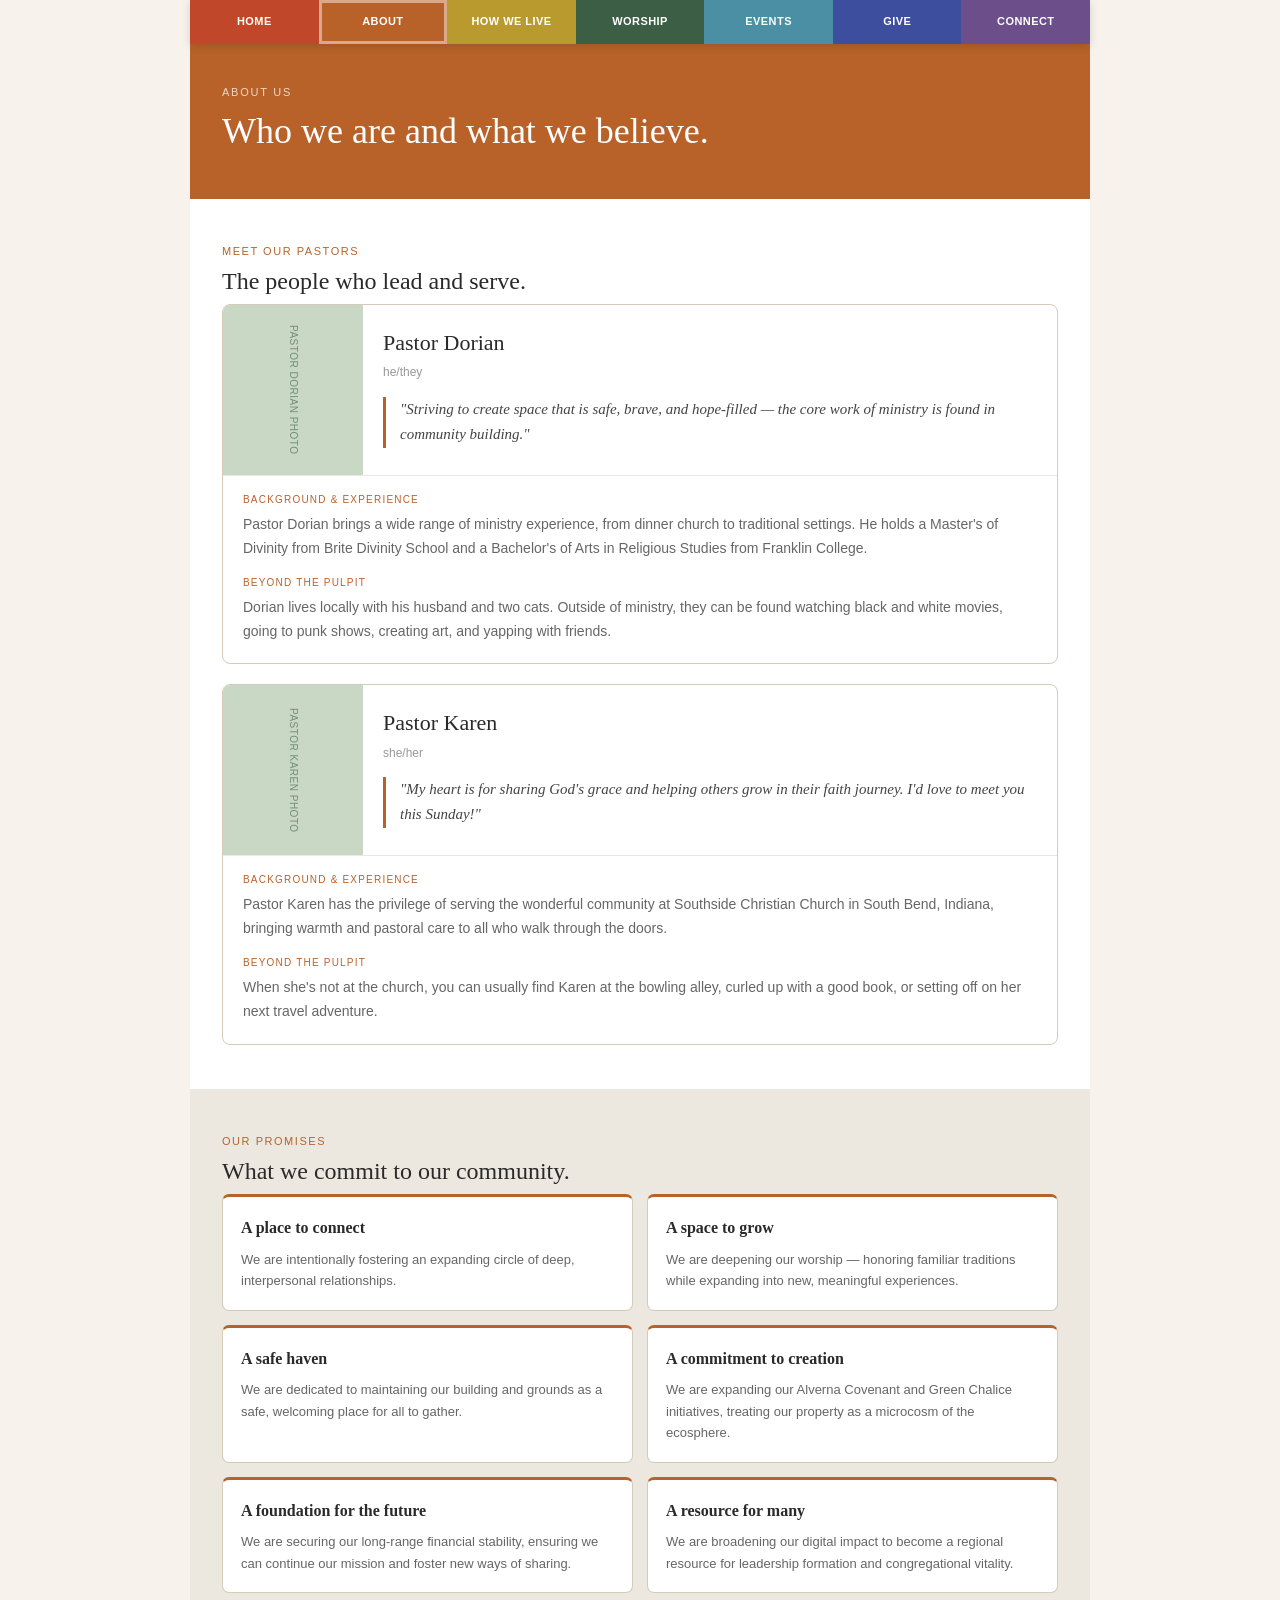
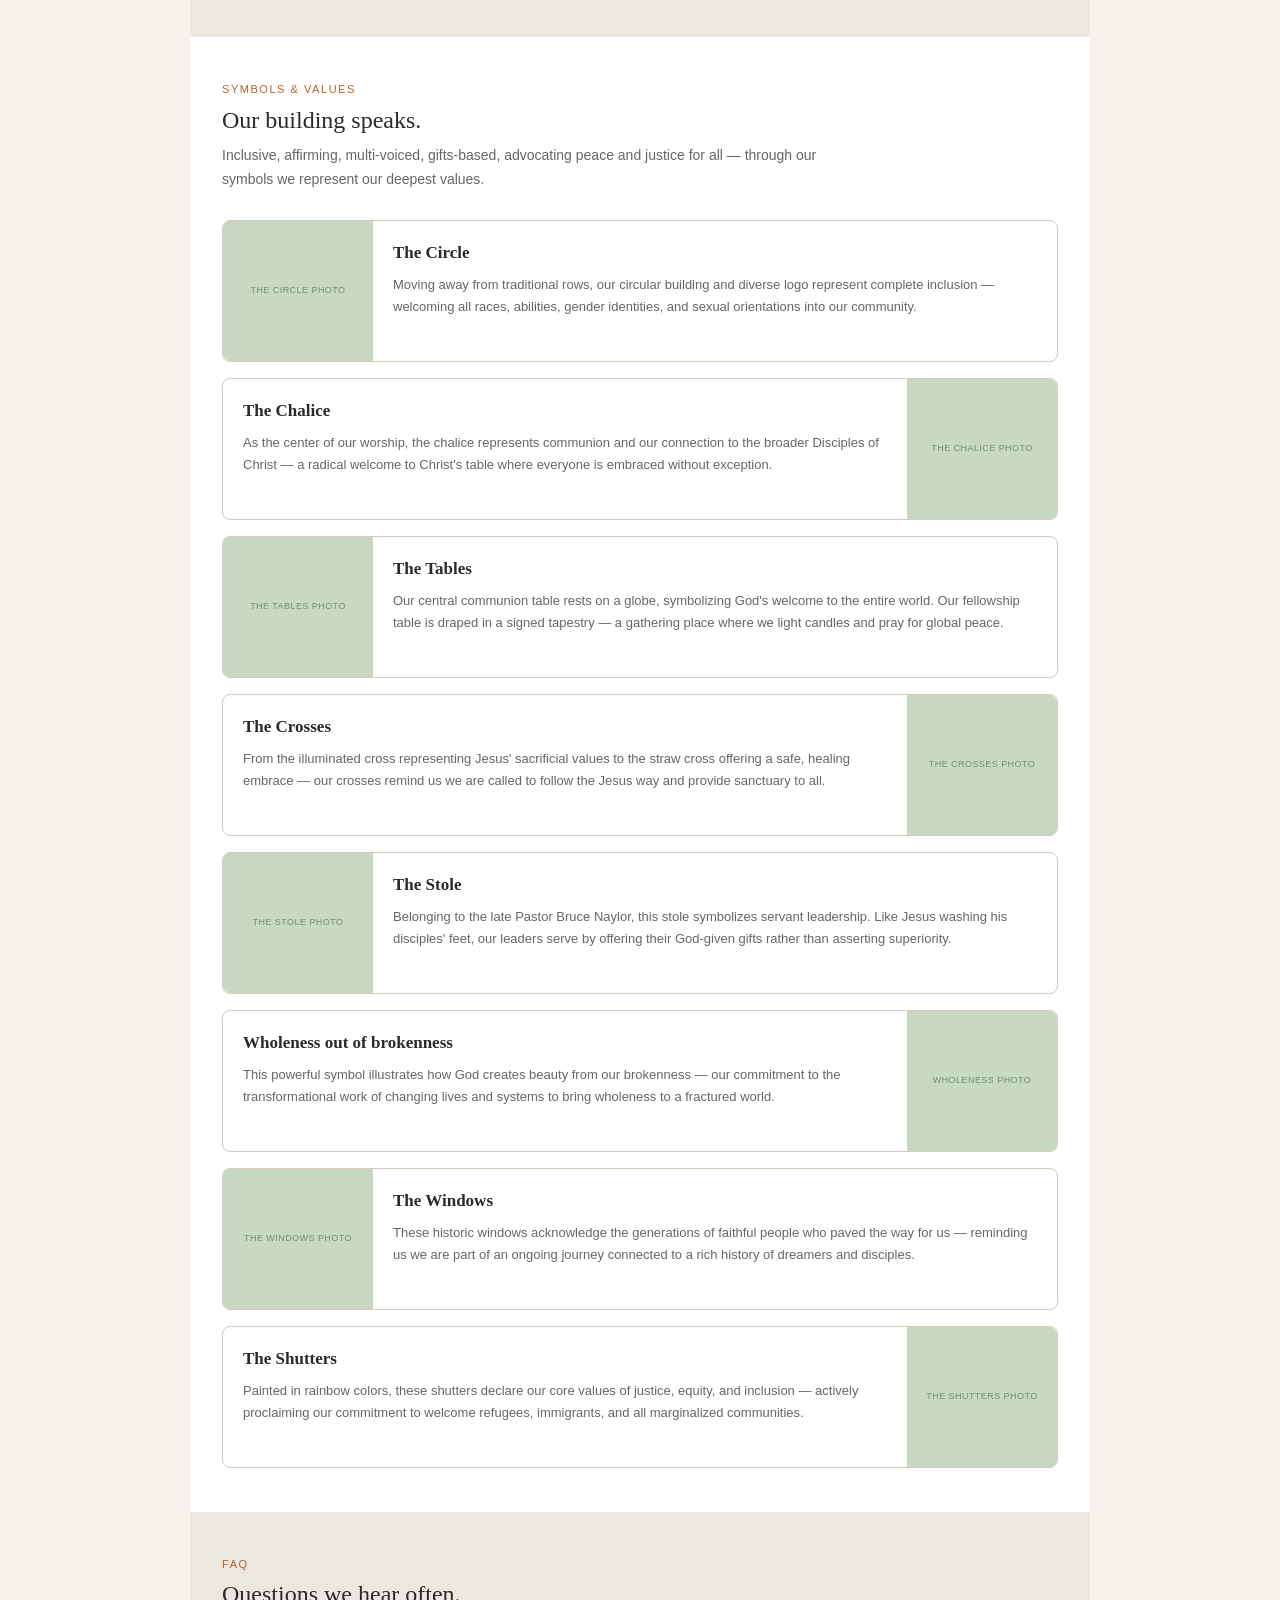
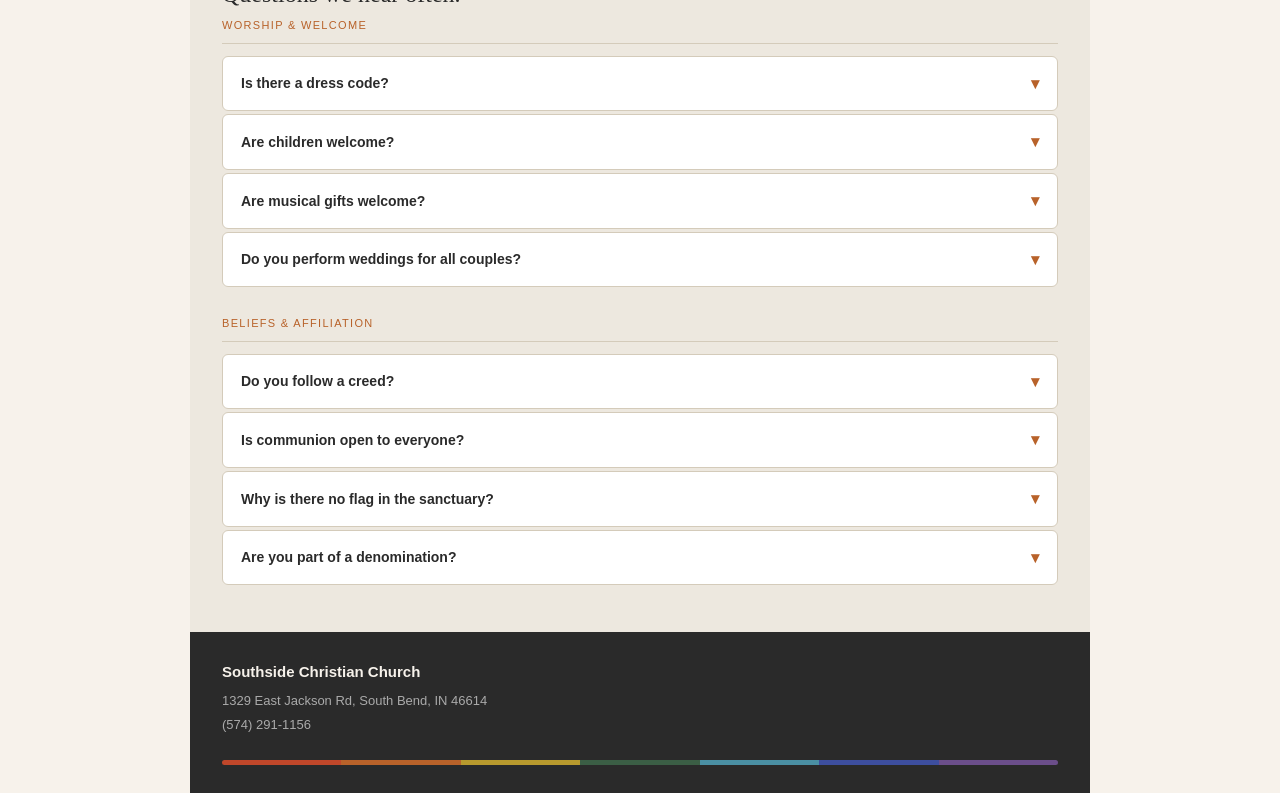
==== about.html @ da912253 "Add files via upload" ====
<!DOCTYPE html>
<html lang="en">
<head>
  <meta charset="UTF-8">
  <meta name="viewport" content="width=device-width, initial-scale=1.0">
  <title>About Us — Southside Christian Church</title>
  <meta name="description" content="Meet our pastors, learn our promises to the community, explore our symbols and values, and find answers to common questions about Southside Christian Church.">
  <link rel="stylesheet" href="css/style.css">
  <style>

    /* ── PASTORS ── */
    .pastor-card {
      background: #fff;
      border-radius: 8px;
      border: 1px solid var(--border);
      overflow: hidden;
      margin-bottom: 20px;
    }
    .pastor-card:last-child { margin-bottom: 0; }

    .pastor-top {
      display: flex;
    }
    .pastor-photo {
      width: 140px;
      min-height: 170px;
      background: #C8D8C4;
      flex-shrink: 0;
      display: flex;
      align-items: center;
      justify-content: center;
      overflow: hidden;
    }
    .pastor-photo img {
      width: 100%;
      height: 100%;
      object-fit: cover;
    }
    .pastor-photo__placeholder {
      font-family: var(--sans);
      font-size: 10px;
      color: var(--sage);
      text-transform: uppercase;
      letter-spacing: 0.05em;
      opacity: 0.6;
      writing-mode: vertical-rl;
      text-align: center;
    }
    .pastor-header {
      padding: 20px 20px 16px;
      flex: 1;
    }
    .pastor-name {
      font-size: 22px;
      font-weight: normal;
      color: var(--text);
      margin-bottom: 3px;
    }
    .pastor-pronouns {
      font-family: var(--sans);
      font-size: 12px;
      color: var(--subtle);
      margin-bottom: 14px;
    }
    .pastor-mission {
      font-size: 15px;
      color: #444;
      line-height: 1.7;
      font-style: italic;
      border-left: 3px solid var(--terracotta);
      padding-left: 14px;
    }
    .pastor-body {
      padding: 0 20px 20px;
      border-top: 1px solid var(--sand);
      margin-top: 0;
      padding-top: 16px;
    }
    .pastor-section-label {
      font-family: var(--sans);
      font-size: 10px;
      text-transform: uppercase;
      letter-spacing: 0.12em;
      color: var(--terracotta);
      margin-bottom: 5px;
      margin-top: 14px;
    }
    .pastor-section-label:first-child { margin-top: 0; }
    .pastor-text {
      font-family: var(--sans);
      font-size: 14px;
      color: var(--muted);
      line-height: 1.7;
    }

    /* ── PROMISES ── */
    .promise-card {
      background: #fff;
      border-radius: 7px;
      border: 1px solid var(--border);
      border-top: 3px solid var(--terracotta);
      padding: 18px;
    }
    .promise-title {
      font-size: 16px;
      color: var(--text);
      margin-bottom: 8px;
    }
    .promise-body {
      font-family: var(--sans);
      font-size: 13px;
      color: var(--muted);
      line-height: 1.65;
    }

    /* ── SYMBOLS ── */
    .symbol-row {
      display: flex;
      margin-bottom: 16px;
      background: #fff;
      border-radius: 8px;
      border: 1px solid var(--border);
      overflow: hidden;
    }
    .symbol-row:last-child { margin-bottom: 0; }
    .symbol-row.flip { flex-direction: row-reverse; }

    .symbol-img {
      width: 150px;
      min-height: 140px;
      background: #C8D8C4;
      flex-shrink: 0;
      display: flex;
      align-items: center;
      justify-content: center;
      overflow: hidden;
    }
    .symbol-img img {
      width: 100%;
      height: 100%;
      object-fit: cover;
    }
    .symbol-img__placeholder {
      font-family: var(--sans);
      font-size: 9px;
      color: var(--sage);
      text-transform: uppercase;
      letter-spacing: 0.05em;
      opacity: 0.6;
      text-align: center;
      padding: 8px;
    }
    .symbol-content {
      padding: 18px 20px;
      flex: 1;
    }
    .symbol-name {
      font-size: 17px;
      color: var(--text);
      margin-bottom: 8px;
    }
    .symbol-desc {
      font-family: var(--sans);
      font-size: 13px;
      color: var(--muted);
      line-height: 1.7;
    }

    /* ── FAQ ── */
    .faq-group {
      margin-bottom: 28px;
    }
    .faq-group:last-child { margin-bottom: 0; }

    .faq-group-title {
      font-family: var(--sans);
      font-size: 11px;
      text-transform: uppercase;
      letter-spacing: 0.12em;
      color: var(--terracotta);
      margin-bottom: 12px;
      padding-bottom: 8px;
      border-bottom: 1px solid var(--border);
    }
    .faq-item {
      margin-bottom: 3px;
      background: #fff;
      border-radius: 6px;
      border: 1px solid var(--border);
      overflow: hidden;
    }
    .faq-q {
      font-family: var(--sans);
      font-size: 14px;
      font-weight: bold;
      color: var(--text);
      padding: 14px 18px;
      cursor: pointer;
      display: flex;
      justify-content: space-between;
      align-items: center;
      user-select: none;
    }
    .faq-q:hover { background: var(--cream); }

    .faq-arrow {
      color: var(--terracotta);
      font-size: 16px;
      flex-shrink: 0;
      margin-left: 10px;
      transition: transform 0.2s ease;
    }
    .faq-arrow.open { transform: rotate(180deg); }

    .faq-a {
      font-family: var(--sans);
      font-size: 14px;
      color: var(--muted);
      line-height: 1.7;
      padding: 0 18px 16px;
      display: none;
    }
    .faq-a.open { display: block; }
    .faq-a a {
      color: var(--sage);
      text-decoration: underline;
    }

    /* ── RESPONSIVE ── */
    @media (max-width: 600px) {
      .pastor-top { flex-direction: column; }
      .pastor-photo { width: 100%; height: 180px; writing-mode: horizontal-tb; }
      .symbol-row, .symbol-row.flip { flex-direction: column; }
      .symbol-img { width: 100%; height: 160px; }
    }
  </style>
</head>
<body>

<div class="site">

  <!-- ── NAVIGATION ── -->
  <nav aria-label="Main navigation">
    <div class="nav-rainbow">
      <a href="index.html"       class="nav-item"        style="background:#C0472A;">Home</a>
      <a href="about.html"       class="nav-item active" style="background:#B8622A;">About</a>
      <a href="how-we-live.html" class="nav-item"        style="background:#B89A2E;">How we live</a>
      <a href="worship.html"     class="nav-item"        style="background:#3B5E45;">Worship</a>
      <a href="events.html"      class="nav-item"        style="background:#4A8FA3;">Events</a>
      <a href="give.html"        class="nav-item"        style="background:#3D4E9E;">Give</a>
      <a href="connect.html"     class="nav-item"        style="background:#6B4E8A;">Connect</a>
    </div>
  </nav>

  <!-- ── HERO ── -->
  <header class="page-hero" style="background:#B8622A;">
    <p class="page-hero-eyebrow">About us</p>
    <h1 class="page-hero-title">Who we are and what we believe.</h1>
  </header>

  <!-- ══════════════════════════════════════
       PASTORS
  ══════════════════════════════════════ -->
  <section class="section section--white" id="pastors">
    <p class="section-eyebrow" style="color:#B8622A;">Meet our pastors</p>
    <h2 class="section-title">The people who lead and serve.</h2>

    <!-- Pastor Dorian -->
    <div class="pastor-card">
      <div class="pastor-top">
        <div class="pastor-photo">
          <!-- <img src="images/pastor-dorian.jpg" alt="Pastor Dorian"> -->
          <span class="pastor-photo__placeholder">Pastor Dorian photo</span>
        </div>
        <div class="pastor-header">
          <h3 class="pastor-name">Pastor Dorian</h3>
          <p class="pastor-pronouns">he/they</p>
          <p class="pastor-mission">"Striving to create space that is safe, brave, and hope-filled — the core work of ministry is found in community building."</p>
        </div>
      </div>
      <div class="pastor-body">
        <p class="pastor-section-label">Background &amp; experience</p>
        <p class="pastor-text">Pastor Dorian brings a wide range of ministry experience, from dinner church to traditional settings. He holds a Master's of Divinity from Brite Divinity School and a Bachelor's of Arts in Religious Studies from Franklin College.</p>
        <p class="pastor-section-label">Beyond the pulpit</p>
        <p class="pastor-text">Dorian lives locally with his husband and two cats. Outside of ministry, they can be found watching black and white movies, going to punk shows, creating art, and yapping with friends.</p>
      </div>
    </div>

    <!-- Pastor Karen -->
    <div class="pastor-card">
      <div class="pastor-top">
        <div class="pastor-photo">
          <!-- <img src="images/pastor-karen.jpg" alt="Pastor Karen"> -->
          <span class="pastor-photo__placeholder">Pastor Karen photo</span>
        </div>
        <div class="pastor-header">
          <h3 class="pastor-name">Pastor Karen</h3>
          <p class="pastor-pronouns">she/her</p>
          <p class="pastor-mission">"My heart is for sharing God's grace and helping others grow in their faith journey. I'd love to meet you this Sunday!"</p>
        </div>
      </div>
      <div class="pastor-body">
        <p class="pastor-section-label">Background &amp; experience</p>
        <p class="pastor-text">Pastor Karen has the privilege of serving the wonderful community at Southside Christian Church in South Bend, Indiana, bringing warmth and pastoral care to all who walk through the doors.</p>
        <p class="pastor-section-label">Beyond the pulpit</p>
        <p class="pastor-text">When she's not at the church, you can usually find Karen at the bowling alley, curled up with a good book, or setting off on her next travel adventure.</p>
      </div>
    </div>
  </section>

  <!-- ══════════════════════════════════════
       PROMISES
  ══════════════════════════════════════ -->
  <section class="section section--sand" id="promises">
    <p class="section-eyebrow" style="color:#B8622A;">Our promises</p>
    <h2 class="section-title">What we commit to our community.</h2>

    <div class="grid-2">
      <div class="promise-card">
        <h3 class="promise-title">A place to connect</h3>
        <p class="promise-body">We are intentionally fostering an expanding circle of deep, interpersonal relationships.</p>
      </div>
      <div class="promise-card">
        <h3 class="promise-title">A space to grow</h3>
        <p class="promise-body">We are deepening our worship — honoring familiar traditions while expanding into new, meaningful experiences.</p>
      </div>
      <div class="promise-card">
        <h3 class="promise-title">A safe haven</h3>
        <p class="promise-body">We are dedicated to maintaining our building and grounds as a safe, welcoming place for all to gather.</p>
      </div>
      <div class="promise-card">
        <h3 class="promise-title">A commitment to creation</h3>
        <p class="promise-body">We are expanding our Alverna Covenant and Green Chalice initiatives, treating our property as a microcosm of the ecosphere.</p>
      </div>
      <div class="promise-card">
        <h3 class="promise-title">A foundation for the future</h3>
        <p class="promise-body">We are securing our long-range financial stability, ensuring we can continue our mission and foster new ways of sharing.</p>
      </div>
      <div class="promise-card">
        <h3 class="promise-title">A resource for many</h3>
        <p class="promise-body">We are broadening our digital impact to become a regional resource for leadership formation and congregational vitality.</p>
      </div>
    </div>
  </section>

  <!-- ══════════════════════════════════════
       SYMBOLS
  ══════════════════════════════════════ -->
  <section class="section section--white" id="symbols">
    <p class="section-eyebrow" style="color:#B8622A;">Symbols &amp; values</p>
    <h2 class="section-title">Our building speaks.</h2>
    <p class="section-desc">Inclusive, affirming, multi-voiced, gifts-based, advocating peace and justice for all — through our symbols we represent our deepest values.</p>

    <div class="symbol-row">
      <div class="symbol-img">
        <!-- <img src="images/symbol-circle.jpg" alt="The Circle — our circular building and diverse logo"> -->
        <span class="symbol-img__placeholder">The Circle photo</span>
      </div>
      <div class="symbol-content">
        <h3 class="symbol-name">The Circle</h3>
        <p class="symbol-desc">Moving away from traditional rows, our circular building and diverse logo represent complete inclusion — welcoming all races, abilities, gender identities, and sexual orientations into our community.</p>
      </div>
    </div>

    <div class="symbol-row flip">
      <div class="symbol-img">
        <!-- <img src="images/symbol-chalice.jpg" alt="The Chalice"> -->
        <span class="symbol-img__placeholder">The Chalice photo</span>
      </div>
      <div class="symbol-content">
        <h3 class="symbol-name">The Chalice</h3>
        <p class="symbol-desc">As the center of our worship, the chalice represents communion and our connection to the broader Disciples of Christ — a radical welcome to Christ's table where everyone is embraced without exception.</p>
      </div>
    </div>

    <div class="symbol-row">
      <div class="symbol-img">
        <!-- <img src="images/symbol-tables.jpg" alt="The Tables"> -->
        <span class="symbol-img__placeholder">The Tables photo</span>
      </div>
      <div class="symbol-content">
        <h3 class="symbol-name">The Tables</h3>
        <p class="symbol-desc">Our central communion table rests on a globe, symbolizing God's welcome to the entire world. Our fellowship table is draped in a signed tapestry — a gathering place where we light candles and pray for global peace.</p>
      </div>
    </div>

    <div class="symbol-row flip">
      <div class="symbol-img">
        <!-- <img src="images/symbol-crosses.jpg" alt="The Crosses"> -->
        <span class="symbol-img__placeholder">The Crosses photo</span>
      </div>
      <div class="symbol-content">
        <h3 class="symbol-name">The Crosses</h3>
        <p class="symbol-desc">From the illuminated cross representing Jesus' sacrificial values to the straw cross offering a safe, healing embrace — our crosses remind us we are called to follow the Jesus way and provide sanctuary to all.</p>
      </div>
    </div>

    <div class="symbol-row">
      <div class="symbol-img">
        <!-- <img src="images/symbol-stole.jpg" alt="The Stole"> -->
        <span class="symbol-img__placeholder">The Stole photo</span>
      </div>
      <div class="symbol-content">
        <h3 class="symbol-name">The Stole</h3>
        <p class="symbol-desc">Belonging to the late Pastor Bruce Naylor, this stole symbolizes servant leadership. Like Jesus washing his disciples' feet, our leaders serve by offering their God-given gifts rather than asserting superiority.</p>
      </div>
    </div>

    <div class="symbol-row flip">
      <div class="symbol-img">
        <!-- <img src="images/symbol-wholeness.jpg" alt="Wholeness out of Brokenness"> -->
        <span class="symbol-img__placeholder">Wholeness photo</span>
      </div>
      <div class="symbol-content">
        <h3 class="symbol-name">Wholeness out of brokenness</h3>
        <p class="symbol-desc">This powerful symbol illustrates how God creates beauty from our brokenness — our commitment to the transformational work of changing lives and systems to bring wholeness to a fractured world.</p>
      </div>
    </div>

    <div class="symbol-row">
      <div class="symbol-img">
        <!-- <img src="images/symbol-windows.jpg" alt="The Windows"> -->
        <span class="symbol-img__placeholder">The Windows photo</span>
      </div>
      <div class="symbol-content">
        <h3 class="symbol-name">The Windows</h3>
        <p class="symbol-desc">These historic windows acknowledge the generations of faithful people who paved the way for us — reminding us we are part of an ongoing journey connected to a rich history of dreamers and disciples.</p>
      </div>
    </div>

    <div class="symbol-row flip">
      <div class="symbol-img">
        <!-- <img src="images/symbol-shutters.jpg" alt="The Shutters"> -->
        <span class="symbol-img__placeholder">The Shutters photo</span>
      </div>
      <div class="symbol-content">
        <h3 class="symbol-name">The Shutters</h3>
        <p class="symbol-desc">Painted in rainbow colors, these shutters declare our core values of justice, equity, and inclusion — actively proclaiming our commitment to welcome refugees, immigrants, and all marginalized communities.</p>
      </div>
    </div>
  </section>

  <!-- ══════════════════════════════════════
       FAQ
  ══════════════════════════════════════ -->
  <section class="section section--sand" id="faq">
    <p class="section-eyebrow" style="color:#B8622A;">FAQ</p>
    <h2 class="section-title">Questions we hear often.</h2>

    <div class="faq-group">
      <p class="faq-group-title">Worship &amp; welcome</p>

      <div class="faq-item">
        <div class="faq-q" onclick="toggleFaq(this)">
          Is there a dress code?
          <span class="faq-arrow">▾</span>
        </div>
        <div class="faq-a">No. Some members wear jeans and casual wear, others may dress up. You are welcome to wear whatever you are most comfortable in.</div>
      </div>

      <div class="faq-item">
        <div class="faq-q" onclick="toggleFaq(this)">
          Are children welcome?
          <span class="faq-arrow">▾</span>
        </div>
        <div class="faq-a">Yes. Our Sunday services are intergenerational. Children are welcome to participate fully. We also provide "church grandparents" to assist parents so they can participate fully in the service.</div>
      </div>

      <div class="faq-item">
        <div class="faq-q" onclick="toggleFaq(this)">
          Are musical gifts welcome?
          <span class="faq-arrow">▾</span>
        </div>
        <div class="faq-a">Yes. During service we use the New Century Hymnal. Our hymns often include drums — you are welcome to join us in drumming!</div>
      </div>

      <div class="faq-item">
        <div class="faq-q" onclick="toggleFaq(this)">
          Do you perform weddings for all couples?
          <span class="faq-arrow">▾</span>
        </div>
        <div class="faq-a">Yes. Our pastors are inclusive and offer marriage to all who request it and complete our preparation process.</div>
      </div>
    </div>

    <div class="faq-group">
      <p class="faq-group-title">Beliefs &amp; affiliation</p>

      <div class="faq-item">
        <div class="faq-q" onclick="toggleFaq(this)">
          Do you follow a creed?
          <span class="faq-arrow">▾</span>
        </div>
        <div class="faq-a">No. As Disciples of Christ, we have no creed. Our faith is centered on the message of Jesus.</div>
      </div>

      <div class="faq-item">
        <div class="faq-q" onclick="toggleFaq(this)">
          Is communion open to everyone?
          <span class="faq-arrow">▾</span>
        </div>
        <div class="faq-a">Yes. There are no restrictions at our table. Everyone is invited — you do not need to be a member, believe a certain way, or have attended before to receive communion.</div>
      </div>

      <div class="faq-item">
        <div class="faq-q" onclick="toggleFaq(this)">
          Why is there no flag in the sanctuary?
          <span class="faq-arrow">▾</span>
        </div>
        <div class="faq-a">We do not display a US flag because we pledge our ultimate allegiance to the realm of God rather than a nation.</div>
      </div>

      <div class="faq-item">
        <div class="faq-q" onclick="toggleFaq(this)">
          Are you part of a denomination?
          <span class="faq-arrow">▾</span>
        </div>
        <div class="faq-a">We are affiliated with the <a href="https://disciples.org/" target="_blank" rel="noopener">Christian Church (Disciples of Christ)</a> and the <a href="http://indianadisciples.org/" target="_blank" rel="noopener">Indiana Region</a>. Our congregation is locally governed and independent in its decision-making.</div>
      </div>
    </div>
  </section>

  <!-- ── FOOTER ── -->
  <footer class="site-footer">
    <p class="site-footer__name">Southside Christian Church</p>
    <p class="site-footer__addr">
      1329 East Jackson Rd, South Bend, IN 46614<br>
      (574) 291-1156
    </p>
    <div class="footer-rainbow">
      <span style="background:#C0472A;"></span>
      <span style="background:#B8622A;"></span>
      <span style="background:#B89A2E;"></span>
      <span style="background:#3B5E45;"></span>
      <span style="background:#4A8FA3;"></span>
      <span style="background:#3D4E9E;"></span>
      <span style="background:#6B4E8A;"></span>
    </div>
  </footer>

</div><!-- /.site -->

<script>
  function toggleFaq(el) {
    const arrow  = el.querySelector('.faq-arrow');
    const answer = el.nextElementSibling;
    const isOpen = answer.classList.contains('open');
    // Close all open items
    document.querySelectorAll('.faq-a.open').forEach(a => a.classList.remove('open'));
    document.querySelectorAll('.faq-arrow.open').forEach(a => a.classList.remove('open'));
    // Open clicked item if it was closed
    if (!isOpen) {
      answer.classList.add('open');
      arrow.classList.add('open');
    }
  }
</script>

</body>
</html>
---- css/style.css ----
/* ============================================================
   SOUTHSIDE CHRISTIAN CHURCH — Shared Stylesheet
   Palette: Sage & Terracotta with 7-color rainbow nav
   ============================================================ */

/* --- RESET & BASE --- */
*, *::before, *::after { box-sizing: border-box; margin: 0; padding: 0; }

html { scroll-behavior: smooth; }

body {
  font-family: Georgia, 'Times New Roman', serif;
  background: #F7F2EB;
  color: #2A2A2A;
  font-size: 16px;
  line-height: 1.6;
}

img { max-width: 100%; display: block; }
a { color: inherit; }

/* --- COLOR TOKENS --- */
:root {
  --red:        #C0472A;
  --terracotta: #B8622A;
  --gold:       #B89A2E;
  --sage:       #3B5E45;
  --blue:       #4A8FA3;
  --indigo:     #3D4E9E;
  --violet:     #6B4E8A;

  --cream:      #F7F2EB;
  --sand:       #EDE8DF;
  --border:     #D4CBBA;
  --text:       #2A2A2A;
  --muted:      #666;
  --subtle:     #999;

  --sans: 'Helvetica Neue', Arial, sans-serif;
}

/* --- SITE WRAPPER --- */
.site {
  max-width: 900px;
  margin: 0 auto;
}

/* --- NAVIGATION --- */
.nav-rainbow {
  display: flex;
  position: sticky;
  top: 0;
  z-index: 100;
  box-shadow: 0 2px 8px rgba(0,0,0,0.15);
}

.nav-item {
  flex: 1;
  padding: 13px 4px;
  text-align: center;
  font-family: var(--sans);
  font-size: 11px;
  font-weight: bold;
  color: #fff;
  letter-spacing: 0.04em;
  text-transform: uppercase;
  text-decoration: none;
  transition: opacity 0.15s;
}

.nav-item:hover { opacity: 0.85; }

.nav-item.active {
  outline: 3px solid rgba(255,255,255,0.45);
  outline-offset: -3px;
}

/* --- PAGE HERO --- */
.page-hero {
  padding: 40px 32px 36px;
}

.page-hero-eyebrow {
  font-family: var(--sans);
  font-size: 11px;
  letter-spacing: 0.16em;
  text-transform: uppercase;
  opacity: 0.75;
  margin-bottom: 10px;
  color: #fff;
}

.page-hero-title {
  font-size: 36px;
  font-weight: normal;
  color: #fff;
  line-height: 1.15;
  margin-bottom: 10px;
}

.page-hero-sub {
  font-family: var(--sans);
  font-size: 14px;
  color: rgba(255,255,255,0.82);
  line-height: 1.7;
  max-width: 560px;
}

/* --- SECTIONS --- */
.section {
  padding: 44px 32px;
}

.section--cream  { background: var(--cream); }
.section--sand   { background: var(--sand); }
.section--white  { background: #fff; }

.section-eyebrow {
  font-family: var(--sans);
  font-size: 11px;
  letter-spacing: 0.14em;
  text-transform: uppercase;
  margin-bottom: 6px;
}

.section-title {
  font-size: 24px;
  font-weight: normal;
  color: var(--text);
  margin-bottom: 8px;
  line-height: 1.25;
}

.section-desc {
  font-family: var(--sans);
  font-size: 14px;
  color: var(--muted);
  line-height: 1.75;
  margin-bottom: 28px;
  max-width: 600px;
}

/* --- BUTTONS --- */
.btn {
  display: inline-block;
  font-family: var(--sans);
  font-size: 12px;
  font-weight: bold;
  letter-spacing: 0.08em;
  text-transform: uppercase;
  padding: 11px 22px;
  border-radius: 4px;
  text-decoration: none;
  border: none;
  cursor: pointer;
  transition: opacity 0.15s;
}

.btn:hover { opacity: 0.88; }
.btn--primary { background: var(--terracotta); color: #fff; }
.btn--sage    { background: var(--sage);       color: #fff; }
.btn--indigo  { background: var(--indigo);     color: #fff; }
.btn--violet  { background: var(--violet);     color: #fff; }
.btn--outline { background: transparent; border: 1.5px solid currentColor; }

/* --- CARDS --- */
.card {
  background: #fff;
  border-radius: 7px;
  border: 1px solid var(--border);
  overflow: hidden;
}

.card--top-accent { border-top: 3px solid var(--terracotta); }

/* --- GRID HELPERS --- */
.grid-2 { display: grid; grid-template-columns: 1fr 1fr; gap: 14px; }
.grid-3 { display: grid; grid-template-columns: 1fr 1fr 1fr; gap: 14px; }

/* --- FOOTER --- */
.site-footer {
  background: #2A2A2A;
  color: #aaa;
  padding: 28px 32px;
  font-family: var(--sans);
  font-size: 13px;
}

.site-footer__name {
  color: var(--cream);
  font-size: 15px;
  font-weight: bold;
  margin-bottom: 5px;
}

.site-footer__addr { line-height: 1.8; }

.footer-rainbow {
  display: flex;
  height: 5px;
  margin-top: 24px;
  border-radius: 3px;
  overflow: hidden;
}

.footer-rainbow span { flex: 1; }

/* --- SERVICE BANNER --- */
.service-banner {
  background: var(--red);
  color: #fff;
  text-align: center;
  padding: 13px 20px;
  font-family: var(--sans);
  font-size: 14px;
  letter-spacing: 0.04em;
}

.service-banner strong { font-size: 16px; }

/* --- UTILITY --- */
.text-sans  { font-family: var(--sans); }
.text-muted { color: var(--muted); }
.text-small { font-size: 12px; }
.text-label {
  font-family: var(--sans);
  font-size: 11px;
  text-transform: uppercase;
  letter-spacing: 0.1em;
}

/* --- FORMS --- */
.form-label {
  font-family: var(--sans);
  font-size: 11px;
  font-weight: bold;
  text-transform: uppercase;
  letter-spacing: 0.08em;
  color: #555;
  margin-bottom: 5px;
  display: block;
}

.form-input,
.form-select,
.form-textarea {
  width: 100%;
  border: 1px solid var(--border);
  border-radius: 4px;
  padding: 10px 13px;
  font-family: var(--sans);
  font-size: 14px;
  color: var(--text);
  background: var(--cream);
  outline: none;
  transition: border-color 0.15s, background 0.15s;
}

.form-input:focus,
.form-select:focus,
.form-textarea:focus {
  border-color: var(--sage);
  background: #fff;
}

.form-textarea { height: 100px; resize: vertical; }

.form-field { margin-bottom: 18px; }

.form-row { display: flex; gap: 14px; }
.form-row .form-field { flex: 1; }

/* --- RESPONSIVE --- */
@media (max-width: 600px) {
  .nav-item { font-size: 9px; padding: 11px 2px; letter-spacing: 0.01em; }
  .page-hero { padding: 28px 20px; }
  .page-hero-title { font-size: 26px; }
  .section { padding: 32px 20px; }
  .grid-2, .grid-3 { grid-template-columns: 1fr; }
  .form-row { flex-direction: column; gap: 0; }
}

@media (prefers-reduced-motion: reduce) {
  *, *::before, *::after { transition: none !important; animation: none !important; }
}
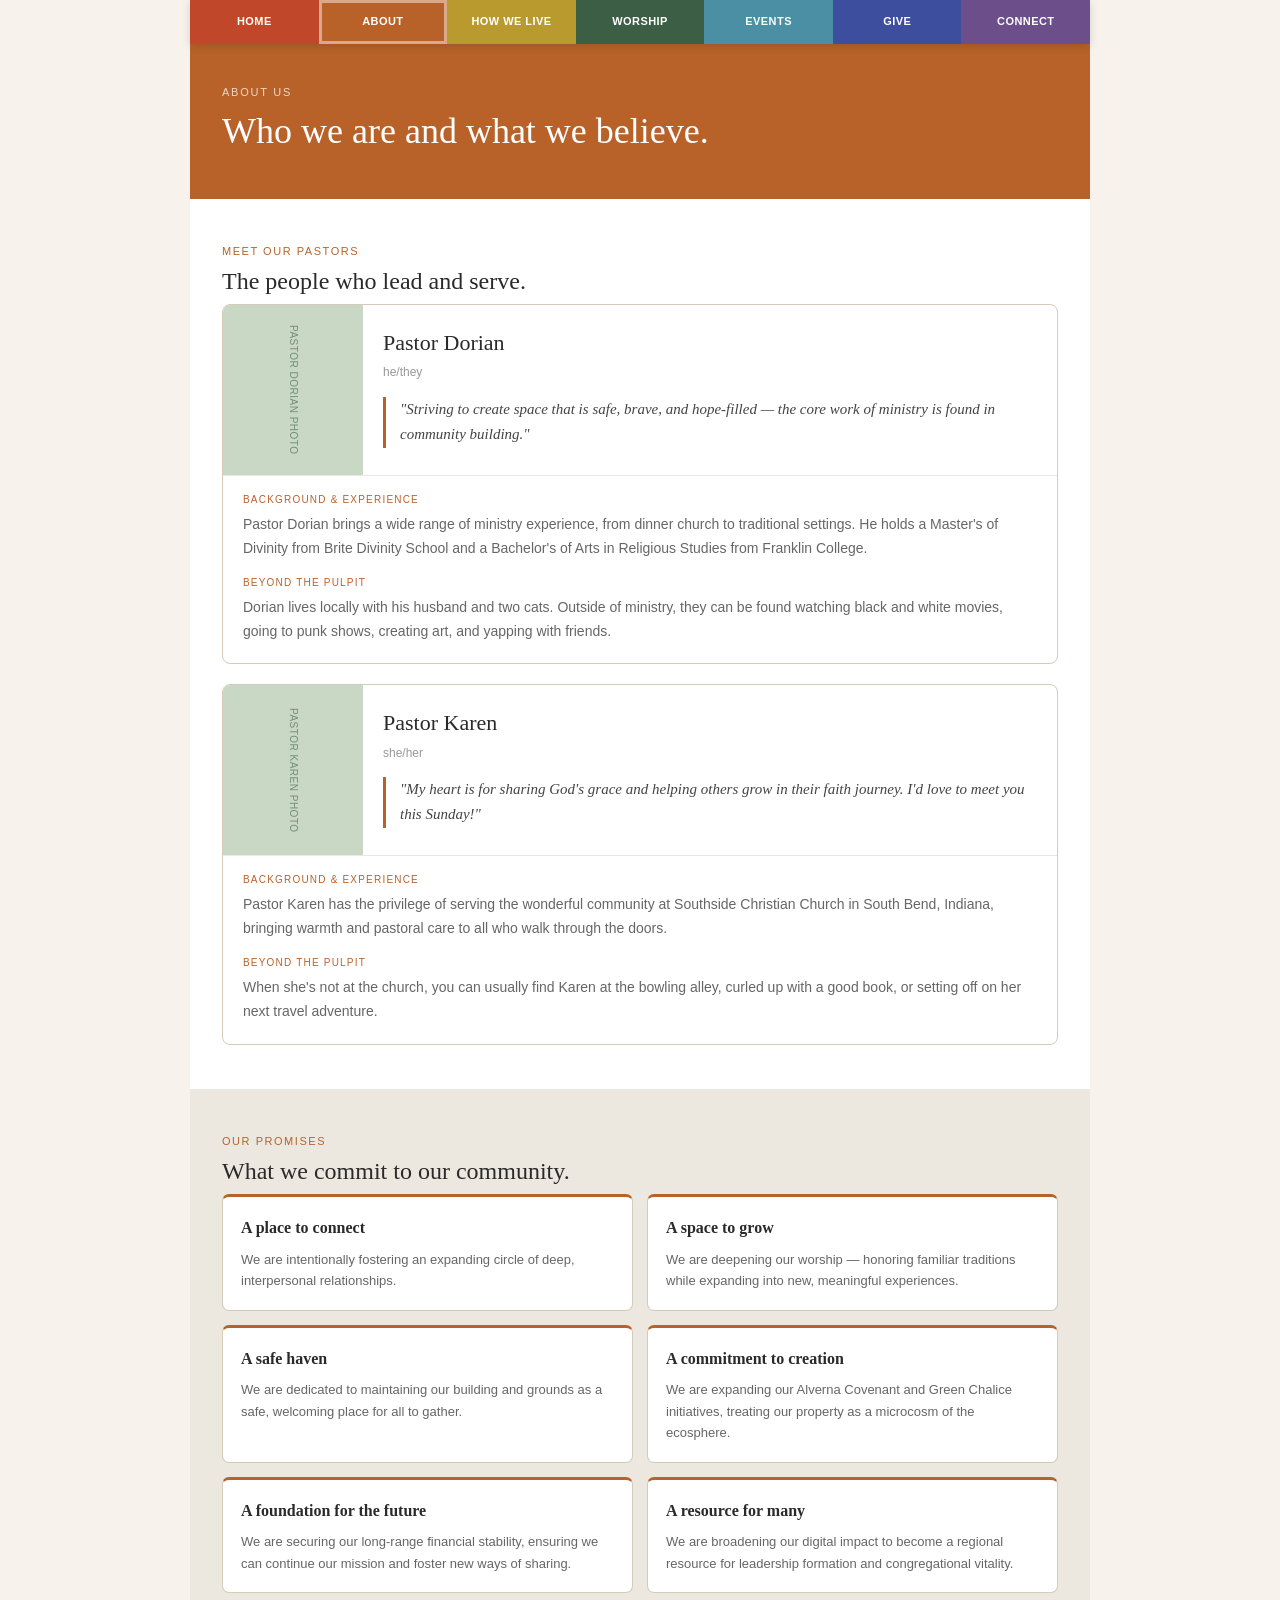
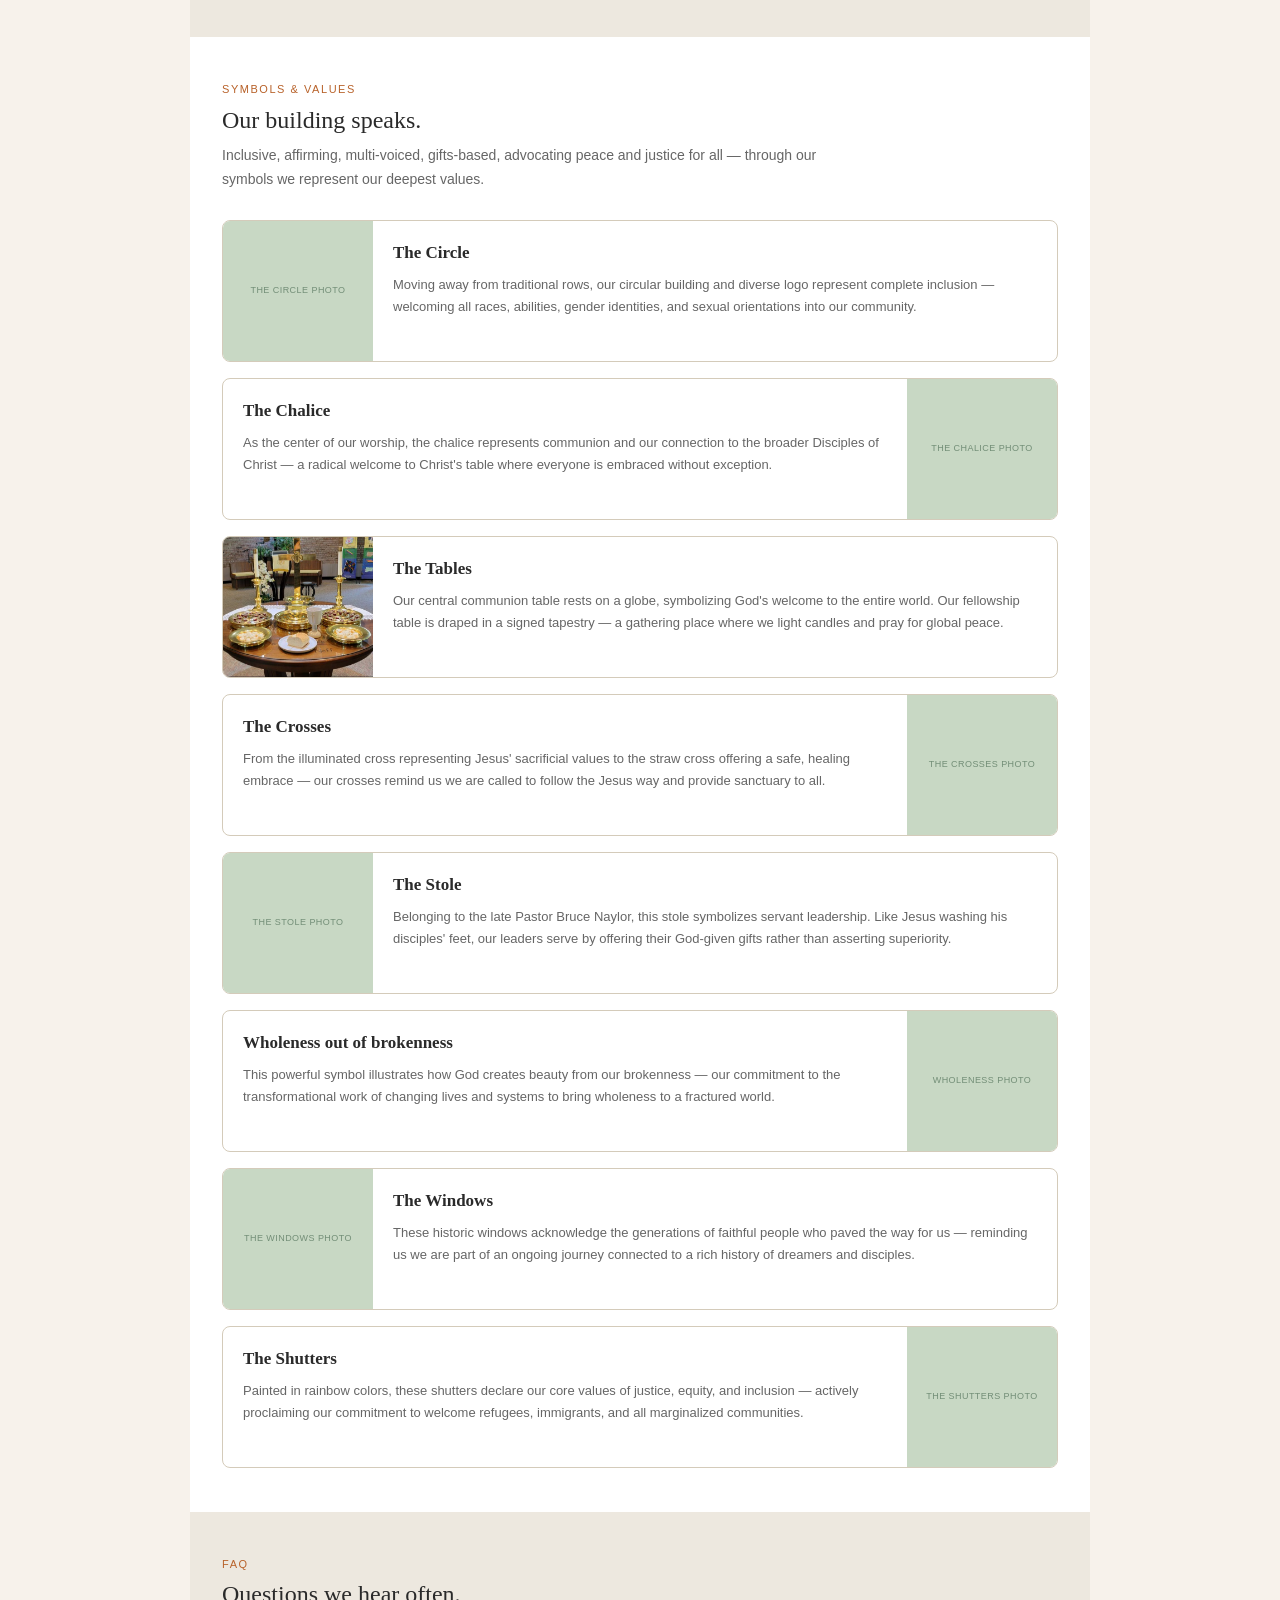
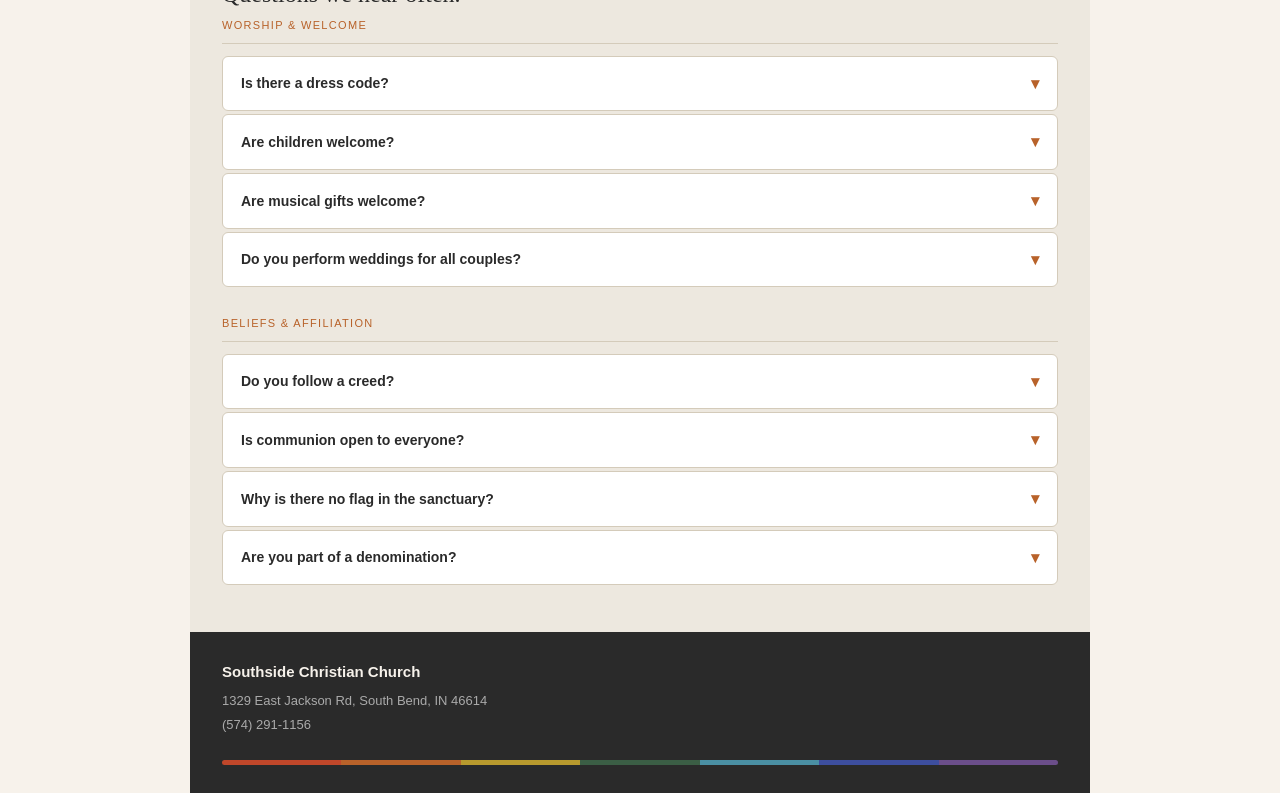
==== commit 7fdb1e02: "Add files via upload" ====
--- a/about.html
+++ b/about.html
@@ -375,8 +375,7 @@
 
     <div class="symbol-row">
       <div class="symbol-img">
-        <!-- <img src="images/symbol-tables.jpg" alt="The Tables"> -->
-        <span class="symbol-img__placeholder">The Tables photo</span>
+        <img src="images/table.jpg" alt="The Table">
       </div>
       <div class="symbol-content">
         <h3 class="symbol-name">The Tables</h3>
